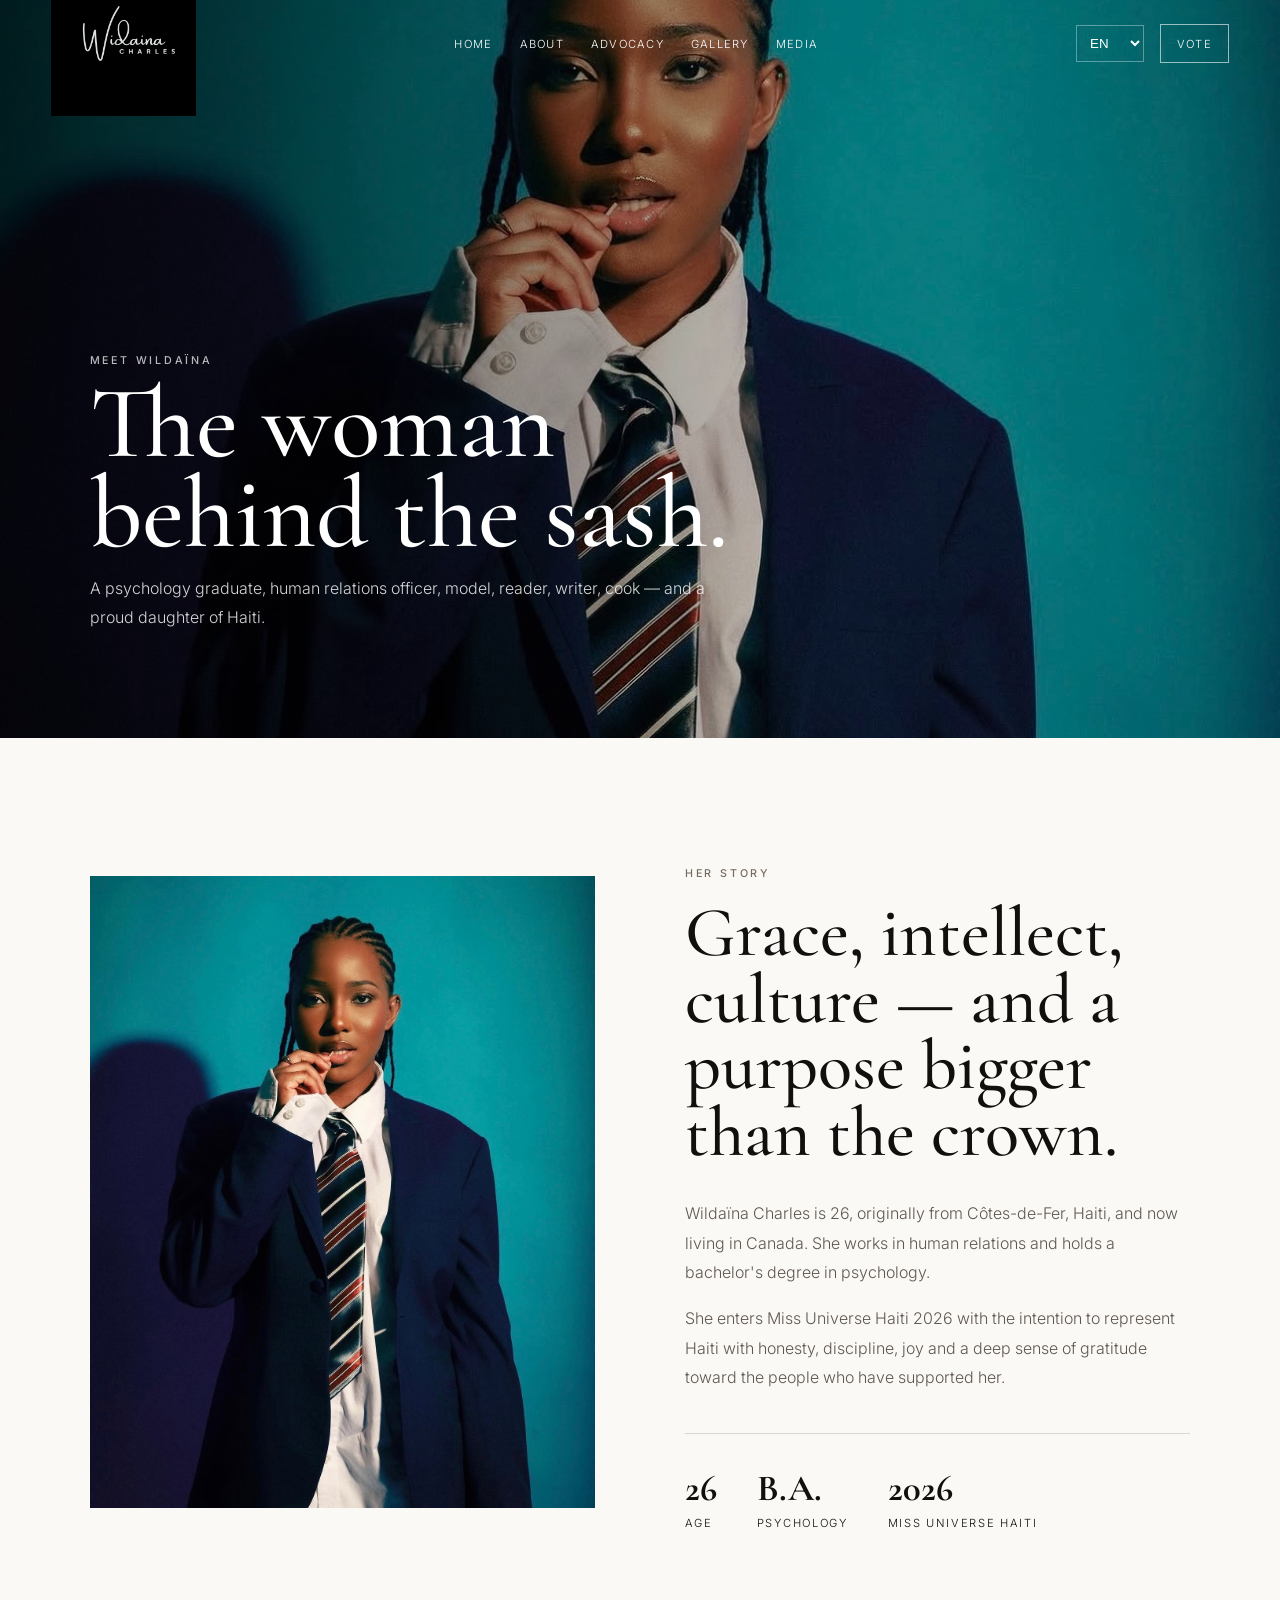
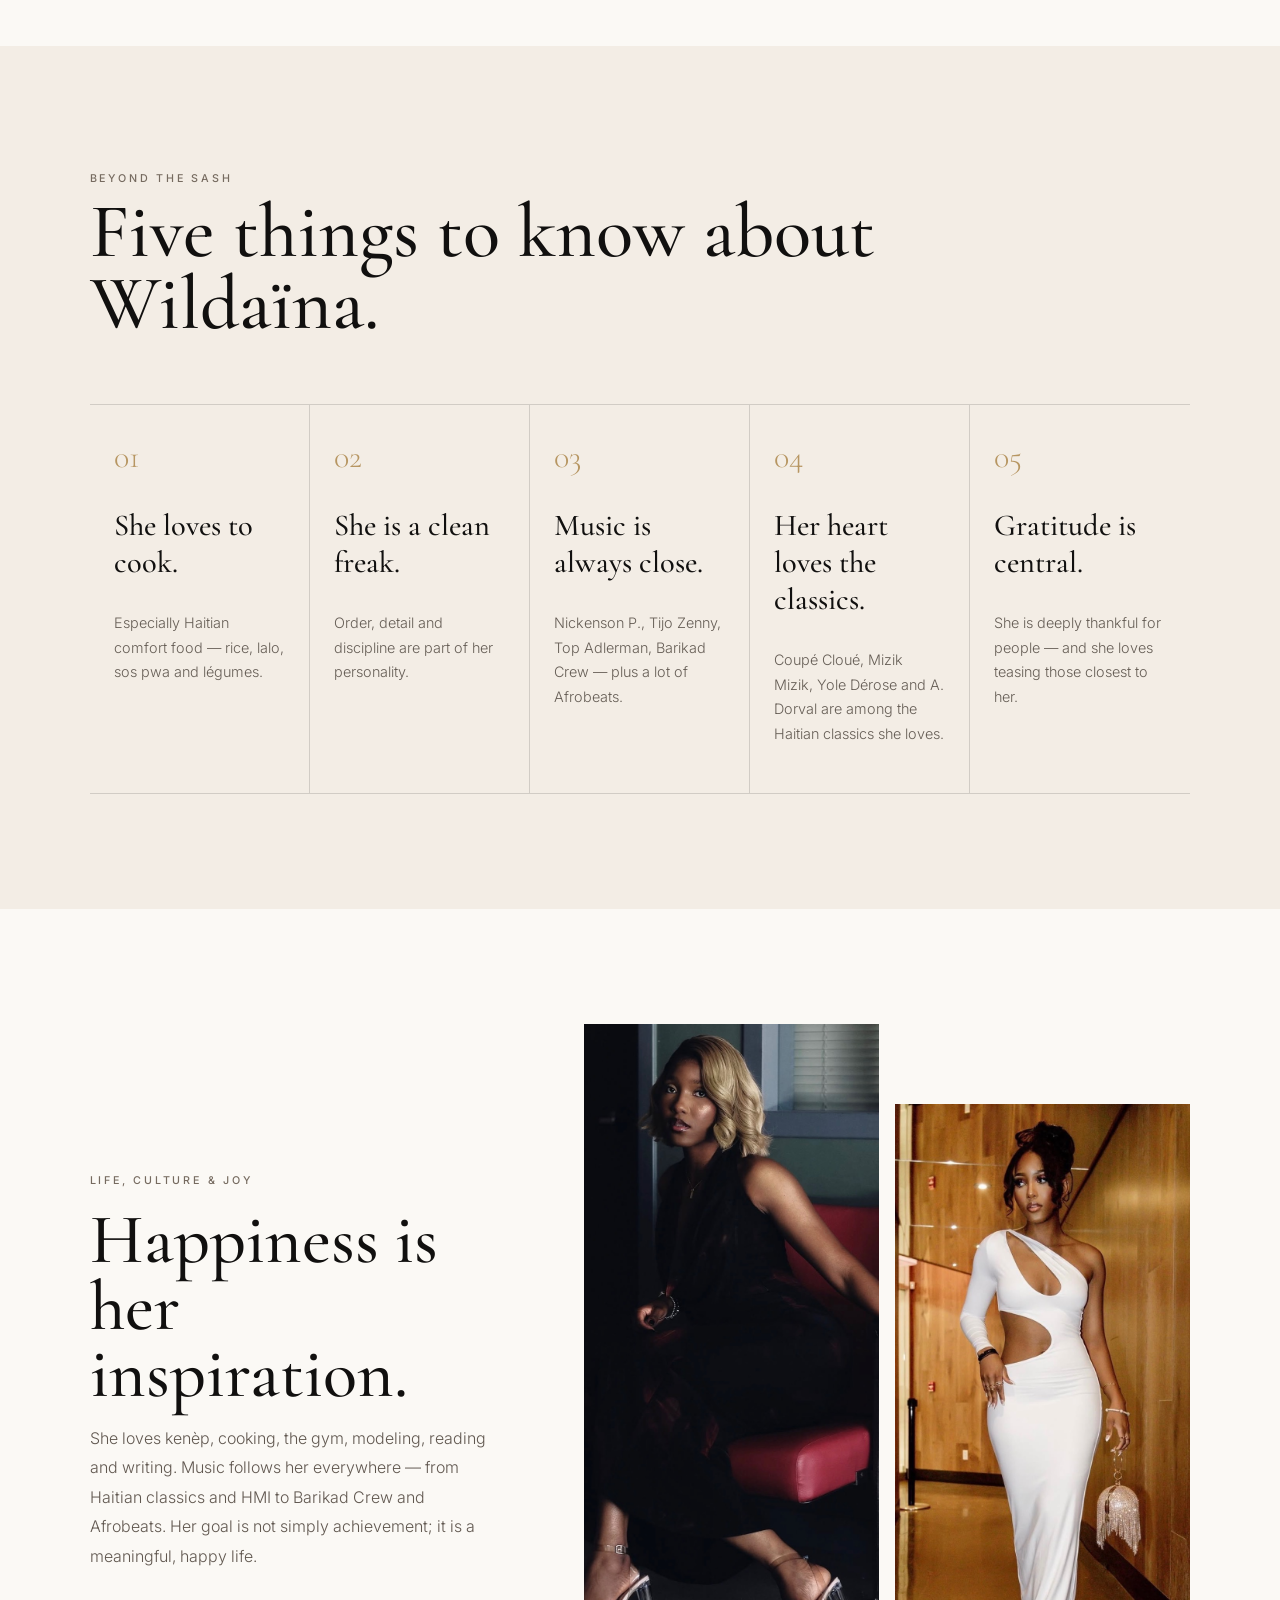
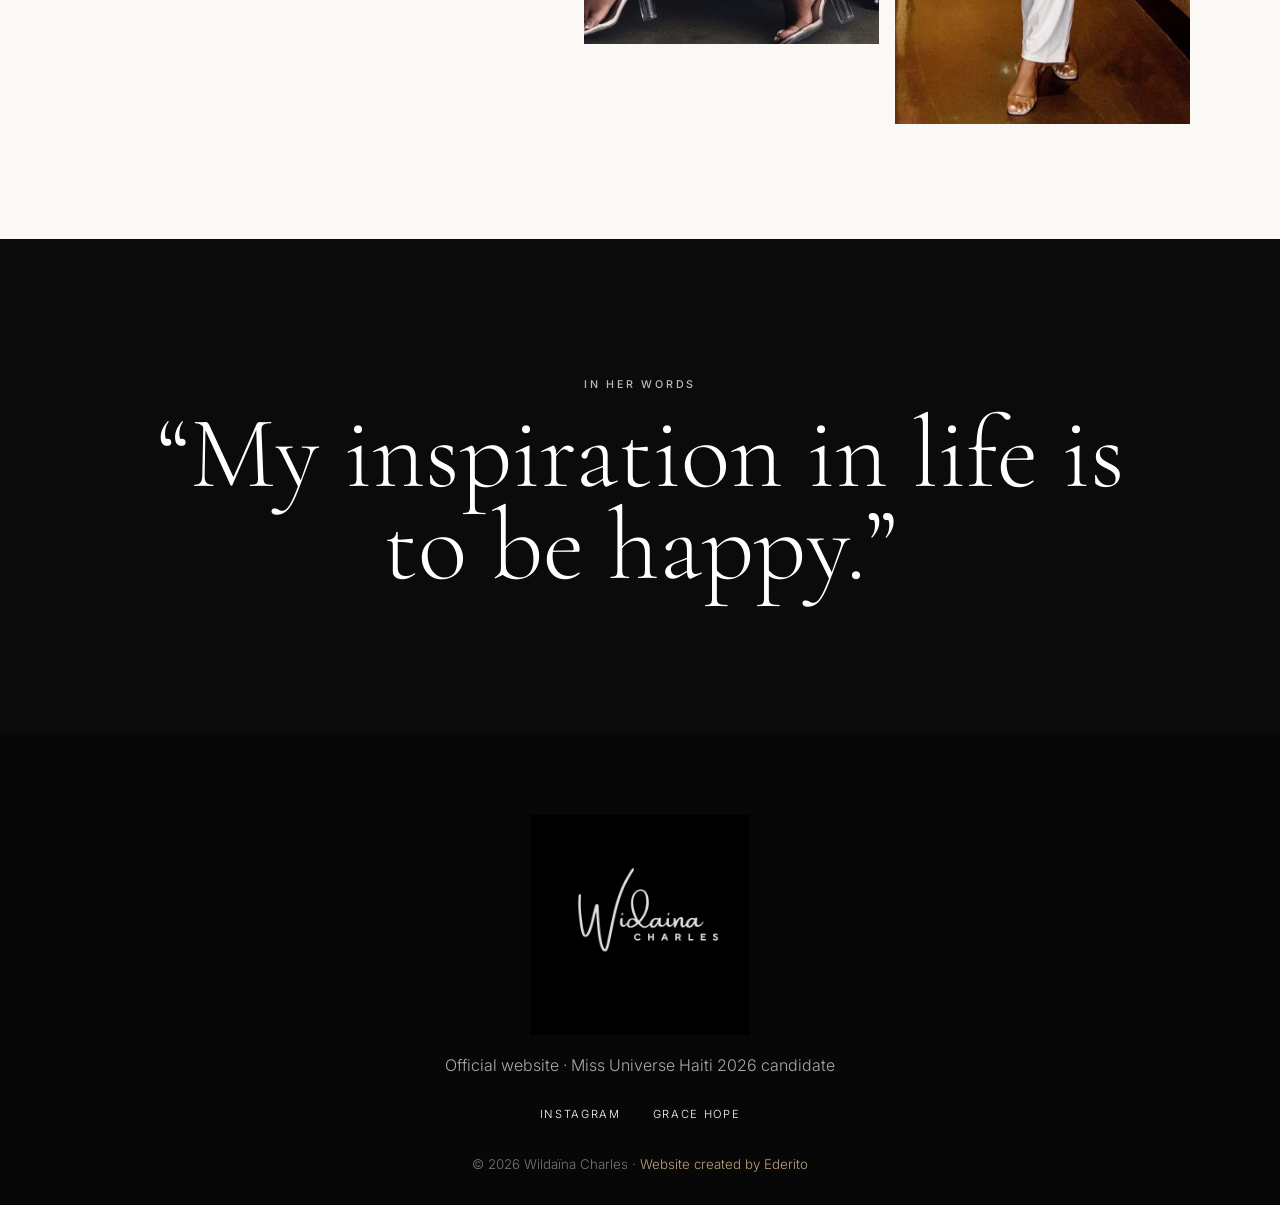
==== about.html @ b49ff064 "Deploy Wildaina Charles premium website" ====
<!doctype html>
<html lang="en">
<head>
  <meta charset="utf-8"><meta name="viewport" content="width=device-width,initial-scale=1">
  <meta name="description" content="Meet Wildaïna Charles — her story, personality, education, work, culture and favorite things.">
  <title>About Wildaïna Charles</title>
  <link rel="icon" type="image/png" href="assets/logo.png">
  <link rel="preconnect" href="https://fonts.googleapis.com"><link rel="preconnect" href="https://fonts.gstatic.com" crossorigin>
  <link href="https://fonts.googleapis.com/css2?family=Cormorant+Garamond:wght@400;500;600;700&family=Inter:wght@300;400;500;600&display=swap" rel="stylesheet"><link rel="stylesheet" href="styles.css">
</head>
<body>
  <header class="nav" id="nav"><a href="index.html" class="brand"><img src="assets/logo.png" alt="Wildaïna Charles"></a><button class="menu-toggle" aria-label="Open menu" aria-expanded="false"><span></span><span></span></button><nav class="nav-links"><a href="index.html" data-i18n="nav_home">Home</a><a href="about.html" data-i18n="nav_about">About</a><a href="advocacy.html" data-i18n="nav_advocacy">Advocacy</a><a href="gallery.html" data-i18n="nav_gallery">Gallery</a><a href="media.html" data-i18n="nav_media">Media</a></nav><div class="nav-actions"><select id="language" aria-label="Language"><option value="en">EN</option><option value="fr">FR</option><option value="ht">KRE</option></select><a class="vote-small" href="vote.html" data-i18n="nav_vote">Vote</a></div></header>
  <main>
    <section class="page-hero about-hero"><div class="page-hero-bg"></div><div class="page-hero-overlay"></div><div class="page-hero-copy reveal"><p class="eyebrow" data-i18n="about_tag">MEET WILDAÏNA</p><h1 data-i18n="about_title">The woman behind the sash.</h1><p data-i18n="about_intro">A psychology graduate, human relations officer, model, reader, writer, cook — and a proud daughter of Haiti.</p></div></section>

    <section class="story section-pad">
      <div class="story-image reveal"><img src="assets/IMG_6141.jpeg" alt="Wildaïna Charles portrait in tailored suit"></div>
      <div class="story-copy reveal"><p class="eyebrow dark" data-i18n="about_bio_tag">HER STORY</p><h2 data-i18n="about_bio_title">Grace, intellect, culture — and a purpose bigger than the crown.</h2><p data-i18n="about_bio_p1">Wildaïna Charles is 26, originally from Côtes-de-Fer, Haiti, and now living in Canada. She works in human relations and holds a bachelor's degree in psychology.</p><p data-i18n="about_bio_p2">She enters Miss Universe Haiti 2026 with the intention to represent Haiti with honesty, discipline, joy and a deep sense of gratitude toward the people who have supported her.</p><div class="stats"><div><strong>26</strong><span data-i18n="age">Age</span></div><div><strong>B.A.</strong><span data-i18n="degree">Psychology</span></div><div><strong>2026</strong><span>Miss Universe Haiti</span></div></div></div>
    </section>

    <section class="facts section-pad">
      <div class="section-head reveal"><p class="eyebrow dark" data-i18n="facts_tag">BEYOND THE SASH</p><h2 data-i18n="facts_title">Five things to know about Wildaïna.</h2></div>
      <div class="fact-grid">
        <article class="fact reveal"><span>01</span><h3 data-i18n="fact1_t">She loves to cook.</h3><p data-i18n="fact1_b">Especially Haitian comfort food — rice, lalo, sos pwa and légumes.</p></article>
        <article class="fact reveal"><span>02</span><h3 data-i18n="fact2_t">She is a clean freak.</h3><p data-i18n="fact2_b">Order, detail and discipline are part of her personality.</p></article>
        <article class="fact reveal"><span>03</span><h3 data-i18n="fact3_t">Music is always close.</h3><p data-i18n="fact3_b">Nickenson P., Tijo Zenny, Top Adlerman, Barikad Crew — plus a lot of Afrobeats.</p></article>
        <article class="fact reveal"><span>04</span><h3 data-i18n="fact4_t">Her heart loves the classics.</h3><p data-i18n="fact4_b">Coupé Cloué, Mizik Mizik, Yole Dérose and A. Dorval are among the Haitian classics she loves.</p></article>
        <article class="fact reveal"><span>05</span><h3 data-i18n="fact5_t">Gratitude is central.</h3><p data-i18n="fact5_b">She is deeply thankful for people — and she loves teasing those closest to her.</p></article>
      </div>
    </section>

    <section class="lifestyle section-pad">
      <div class="lifestyle-copy reveal"><p class="eyebrow dark" data-i18n="life_tag">LIFE, CULTURE & JOY</p><h2 data-i18n="life_title">Happiness is her inspiration.</h2><p data-i18n="life_body">She loves kenèp, cooking, the gym, modeling, reading and writing. Music follows her everywhere — from Haitian classics and HMI to Barikad Crew and Afrobeats. Her goal is not simply achievement; it is a meaningful, happy life.</p></div>
      <div class="lifestyle-images"><img class="reveal" src="assets/IMG_6137.jpeg" alt="Wildaïna seated portrait"><img class="reveal" src="assets/IMG_6139.jpeg" alt="Wildaïna in white dress"></div>
    </section>

    <section class="quote-banner"><p class="eyebrow" data-i18n="about_quote_tag">IN HER WORDS</p><blockquote data-i18n="about_quote">“My inspiration in life is to be happy.”</blockquote></section>
  </main>
  <footer class="site-footer"><img src="assets/logo.png" alt="Wildaïna Charles logo"><p data-i18n="footer_line">Official website · Miss Universe Haiti 2026 candidate</p><div class="footer-links"><a href="https://www.instagram.com/wildainaa/" target="_blank" rel="noreferrer">Instagram</a><a href="https://www.instagram.com/gracehope_ht?utm_source=ig_web_button_share_sheet&igsh=ZDNlZDc0MzIxNw==" target="_blank" rel="noreferrer">Grace Hope</a></div><small>© 2026 Wildaïna Charles · <a href="https://www.instagram.com/ederito_media?utm_source=ig_web_button_share_sheet&igsh=ZDNlZDc0MzIxNw==" target="_blank" rel="noreferrer">Website created by Ederito</a></small></footer>
  <script src="script.js"></script>
</body></html>
---- styles.css ----
:root{--ink:#11100f;--cream:#f3ede5;--paper:#fbf9f5;--gold:#b79662;--line:rgba(17,16,15,.15);--serif:'Cormorant Garamond',serif;--sans:'Inter',sans-serif}*{box-sizing:border-box}html{scroll-behavior:smooth}body{margin:0;background:var(--paper);color:var(--ink);font-family:var(--sans);font-weight:300}img{max-width:100%}a{color:inherit}.nav{position:fixed;z-index:50;top:0;left:0;right:0;height:88px;display:flex;align-items:center;justify-content:space-between;padding:0 4vw;color:#fff;transition:.35s;border-bottom:1px solid transparent}.nav.scrolled{background:rgba(8,8,8,.9);backdrop-filter:blur(18px);height:72px;border-color:rgba(255,255,255,.12)}.brand img{width:145px;display:block;filter:invert(1);mix-blend-mode:screen}.nav-links{display:flex;gap:1.7rem}.nav a{text-decoration:none;font-size:.7rem;letter-spacing:.11em;text-transform:uppercase}.nav-links a{position:relative}.nav-links a:after{content:'';position:absolute;height:1px;background:#fff;left:0;right:100%;bottom:-7px;transition:.3s}.nav-links a:hover:after{right:0}.nav-actions{display:flex;align-items:center;gap:1rem}.nav select{background:transparent;color:#fff;border:1px solid rgba(255,255,255,.35);padding:.55rem}.nav select option{color:#111}.vote-small{border:1px solid rgba(255,255,255,.6);padding:.72rem 1rem}.menu-toggle{display:none;background:none;border:0;width:36px;height:30px}.menu-toggle span{display:block;height:1px;background:#fff;margin:8px 0}.hero{height:100svh;min-height:720px;position:relative;overflow:hidden;color:#fff}.hero-media{position:absolute;inset:-6%;background:url('assets/IMG_6142.jpeg') center 23%/cover no-repeat;transform:scale(1.03)}.hero-shade{position:absolute;inset:0;background:linear-gradient(90deg,rgba(0,0,0,.76) 0%,rgba(0,0,0,.25) 55%,rgba(0,0,0,.08) 100%),linear-gradient(0deg,rgba(0,0,0,.35),transparent 42%)}.hero-copy{position:absolute;left:7vw;bottom:11vh;max-width:720px}.eyebrow{font-size:.67rem;font-weight:500;letter-spacing:.26em;text-transform:uppercase;color:rgba(255,255,255,.72)}.eyebrow.dark{color:#766b60}.hero h1,.page-hero h1,.gallery-intro h1,.vote-hero h1,.section-head h2,.story h2,.split-callout h2,.cinematic-copy h2,.lifestyle h2,.advocacy-detail h2,.campaign-copy h2,.education-statement blockquote,.media-card h2,.media-note h2,.vote-step-grid h2,.vote-closing h2,.home-vote h2{font-family:var(--serif);font-weight:500}.hero h1{font-size:clamp(5rem,10vw,10.5rem);line-height:.7;margin:.4rem 0 1.3rem;letter-spacing:-.045em}.hero h1 em{font-weight:400}.hero-kicker{text-transform:uppercase;letter-spacing:.16em;font-size:.78rem}.hero-intro{max-width:590px;font-size:1.08rem;line-height:1.8;color:rgba(255,255,255,.84)}.hero-ctas,.inline-actions{display:flex;gap:1rem;flex-wrap:wrap;align-items:center;margin-top:2rem}.btn{display:inline-block;text-decoration:none;padding:1rem 1.4rem;text-transform:uppercase;letter-spacing:.12em;font-size:.7rem;border:1px solid currentColor}.btn.primary{background:#fff;color:#111;border-color:#fff}.btn.ghost{color:#fff}.btn.dark{background:#111;color:#fff;border-color:#111}.text-link{text-transform:uppercase;font-size:.7rem;letter-spacing:.12em}.scroll-mark{position:absolute;right:3vw;bottom:5vh;font-size:.55rem;letter-spacing:.18em;display:flex;gap:.8rem;align-items:center;transform:rotate(90deg)}.scroll-mark i{width:60px;height:1px;background:#fff;display:block}.manifesto{padding:10vw 12vw;text-align:center;background:var(--cream)}.manifesto blockquote{font-family:var(--serif);font-size:clamp(2.5rem,5vw,5.6rem);line-height:1.02;margin:1.5rem auto 0;max-width:1200px}.manifesto-copy{max-width:760px;margin:2rem auto 0;line-height:1.8;color:#655b53}.section-pad{padding:9vw 7vw}.feature-grid{display:grid;grid-template-columns:repeat(3,1fr);gap:1rem;background:#0c0b0b}.feature-card{position:relative;display:block;color:#fff;text-decoration:none;min-height:650px;overflow:hidden}.feature-card:after{content:'';position:absolute;inset:0;background:linear-gradient(0deg,rgba(0,0,0,.78),rgba(0,0,0,.05) 70%)}.feature-card img{position:absolute;width:100%;height:100%;object-fit:cover;transition:transform .8s ease}.feature-card:hover img{transform:scale(1.04)}.feature-card>div{position:absolute;z-index:2;left:2rem;right:2rem;bottom:2.2rem}.feature-card h2{font-family:var(--serif);font-size:2.6rem;line-height:1;margin:.4rem 0 1rem}.feature-card span{font-size:.65rem;text-transform:uppercase;letter-spacing:.15em}.cinematic-panel{height:96vh;min-height:700px;position:relative;display:grid;place-items:center;text-align:center;color:#fff;overflow:hidden}.cinematic-bg{position:absolute;inset:-8%;background:url('assets/IMG_6136.jpeg') center 32%/cover fixed no-repeat}.cinematic-overlay{position:absolute;inset:0;background:rgba(0,0,0,.52)}.cinematic-copy{position:relative;max-width:930px;padding:2rem}.cinematic-copy h2{font-size:clamp(4rem,8vw,8.5rem);line-height:.88;margin:1rem 0}.cinematic-copy p:last-child{max-width:620px;margin:auto;line-height:1.8;color:rgba(255,255,255,.8)}.split-callout{display:grid;grid-template-columns:1fr 1fr;gap:7vw;align-items:center}.split-callout h2{font-size:clamp(3.2rem,5.5vw,6rem);line-height:.94;margin:1rem 0 2rem}.split-callout p{line-height:1.8;color:#635b54}.split-callout>img{width:100%;aspect-ratio:4/5;object-fit:cover}.home-vote{min-height:72vh;position:relative;display:grid;place-items:center;text-align:center;color:#fff;background:linear-gradient(rgba(0,0,0,.6),rgba(0,0,0,.6)),url('assets/IMG_6142.jpeg') center 22%/cover no-repeat}.home-vote-copy{max-width:820px;padding:4rem 2rem}.home-vote h2{font-size:clamp(4rem,8vw,8rem);line-height:.9;margin:1rem}.home-vote p{line-height:1.8}.site-footer{padding:5rem 7vw 2rem;background:#070707;color:#fff;text-align:center}.site-footer>img{width:220px;filter:invert(1)}.site-footer p{color:#aaa}.footer-links{display:flex;justify-content:center;gap:2rem;margin:2rem}.site-footer a{color:#fff;text-decoration:none}.footer-links a{text-transform:uppercase;font-size:.7rem;letter-spacing:.15em}.site-footer small{color:#777}.site-footer small a{color:#bda37f}.page-hero{height:82vh;min-height:640px;position:relative;color:#fff;overflow:hidden}.page-hero-bg{position:absolute;inset:0;background-size:cover;background-position:center}.about-hero .page-hero-bg{background-image:url('assets/IMG_6141.jpeg');background-position:center 28%}.advocacy-hero .page-hero-bg{background-image:url('assets/IMG_6140.jpeg');background-position:center 32%}.media-hero .page-hero-bg{background-image:url('assets/IMG_6135.jpeg');background-position:center 25%}.page-hero-overlay{position:absolute;inset:0;background:linear-gradient(90deg,rgba(0,0,0,.74),rgba(0,0,0,.22) 65%)}.page-hero-copy{position:absolute;left:7vw;bottom:10vh;max-width:760px}.page-hero h1{font-size:clamp(4rem,8vw,8rem);line-height:.88;margin:.6rem 0 1rem}.page-hero-copy p:last-child{max-width:650px;line-height:1.8;color:rgba(255,255,255,.83)}.story{display:grid;grid-template-columns:1fr 1fr;gap:7vw;align-items:center}.story-image img{width:100%;display:block;aspect-ratio:4/5;object-fit:cover}.story h2{font-size:clamp(3rem,5.5vw,5.8rem);line-height:.95;margin:1rem 0 2rem}.story p{line-height:1.85;color:#5f5750}.stats{display:flex;gap:2.5rem;margin-top:2.5rem;padding-top:2rem;border-top:1px solid var(--line)}.stats strong{font-family:var(--serif);font-size:2.3rem;display:block}.stats span{font-size:.7rem;text-transform:uppercase;letter-spacing:.15em}.facts{background:var(--cream)}.section-head{max-width:900px;margin-bottom:4rem}.section-head h2{font-size:clamp(3rem,6vw,6.2rem);line-height:.94;margin:.7rem 0}.fact-grid{display:grid;grid-template-columns:repeat(5,1fr);border-top:1px solid var(--line);border-bottom:1px solid var(--line)}.fact{padding:2rem 1.5rem;border-right:1px solid var(--line);min-height:330px}.fact:last-child{border-right:0}.fact span,.vote-step-grid span{font-family:var(--serif);font-size:2rem;color:var(--gold)}.fact h3{font-family:var(--serif);font-size:1.9rem;font-weight:500}.fact p{font-size:.9rem;line-height:1.7;color:#665e56}.lifestyle{display:grid;grid-template-columns:.8fr 1.2fr;gap:7vw;align-items:center}.lifestyle h2{font-size:clamp(3rem,5.5vw,6rem);line-height:.95;margin:1rem 0}.lifestyle p{line-height:1.85;color:#615850}.lifestyle-images{display:grid;grid-template-columns:1fr 1fr;gap:1rem}.lifestyle-images img{width:100%;height:620px;object-fit:cover}.lifestyle-images img:nth-child(2){margin-top:80px}.quote-banner{padding:10vw 8vw;text-align:center;background:#0c0b0b;color:#fff}.quote-banner blockquote{font-family:var(--serif);font-size:clamp(3.5rem,8vw,8rem);line-height:.9;margin:1rem auto;max-width:1100px}.advocacy-detail{display:grid;grid-template-columns:1fr 1fr;gap:7vw;align-items:center}.advocacy-detail h2{font-size:clamp(3rem,5vw,5.5rem);line-height:.96;margin:1rem 0 2rem}.advocacy-detail p{line-height:1.85;color:#5f5750}.advocacy-detail img{width:100%;aspect-ratio:4/5;object-fit:cover}.campaign-block{min-height:82vh;display:grid;grid-template-columns:1.2fr .8fr;background:#0d0c0b;color:#fff}.campaign-image{background:url('assets/IMG_6139.jpeg') center/cover no-repeat;min-height:650px}.campaign-copy{padding:8vw 7vw;align-self:center}.campaign-copy h2{font-size:clamp(3.6rem,6vw,6.5rem);line-height:.92;margin:1rem 0 2rem}.campaign-copy p{line-height:1.8;color:#bbb}.education-statement{text-align:center;background:var(--cream)}.education-statement blockquote{font-size:clamp(3rem,6vw,6.5rem);line-height:.95;max-width:1150px;margin:1rem auto}.education-statement>p:last-child{max-width:760px;margin:2rem auto;line-height:1.8;color:#665e56}.advocacy-vote{background:linear-gradient(rgba(0,0,0,.58),rgba(0,0,0,.58)),url('assets/IMG_6134.jpeg') center 25%/cover no-repeat}.dark-page{background:#0a0909;color:#fff}.gallery-intro{padding:180px 7vw 70px;background:#0a0909}.gallery-intro h1{font-size:clamp(4rem,9vw,9rem);line-height:.85;margin:.7rem 0}.gallery-intro p:last-child{color:#aaa;max-width:620px;line-height:1.8}.gallery-page-grid{padding:0 2vw 8vw;columns:3 320px;column-gap:1rem}.gallery-page-grid figure{margin:0 0 1rem;break-inside:avoid;position:relative}.gallery-page-grid img{width:100%;display:block}.gallery-page-grid figcaption{padding:.7rem 0 1rem;color:#9d948b;font-size:.68rem;text-transform:uppercase;letter-spacing:.13em}.media-grid{display:grid;grid-template-columns:repeat(3,1fr);gap:1.5rem}.media-cover{height:520px;background-size:cover;background-position:center;display:grid;place-items:center;text-decoration:none;position:relative}.media-cover:after{content:'';position:absolute;inset:0;background:rgba(0,0,0,.2)}.media-cover span{position:relative;z-index:2;width:78px;height:78px;border:1px solid rgba(255,255,255,.8);border-radius:50%;display:grid;place-items:center;color:#fff}.media-one{background-image:url('assets/IMG_6141.jpeg')}.media-two{background-image:url('assets/IMG_6139.jpeg')}.media-three{background-image:url('assets/IMG_6134.jpeg')}.media-card h2{font-size:2.2rem;line-height:1;margin:.4rem 0}.media-card>p:last-child{color:#7e746c}.media-note{background:var(--cream);text-align:center}.media-note h2{font-size:clamp(3rem,6vw,6rem);line-height:.95;max-width:1000px;margin:1rem auto}.vote-hero{height:100svh;min-height:700px;position:relative;color:#fff;display:grid;place-items:center;text-align:center}.vote-hero-bg{position:absolute;inset:0;background:url('assets/IMG_6142.jpeg') center 20%/cover}.vote-hero-overlay{position:absolute;inset:0;background:rgba(0,0,0,.58)}.vote-hero-copy{position:relative;max-width:980px;padding:2rem}.vote-hero h1{font-size:clamp(4.5rem,9vw,9rem);line-height:.86;margin:1rem 0}.vote-hero p{line-height:1.8}.vote-step-grid{display:grid;grid-template-columns:repeat(3,1fr);border-top:1px solid var(--line);border-bottom:1px solid var(--line)}.vote-step-grid article{padding:3rem 2rem;border-right:1px solid var(--line)}.vote-step-grid article:last-child{border-right:0}.vote-step-grid h2{font-size:2.4rem;line-height:1}.vote-step-grid p{line-height:1.7;color:#665e56}.vote-closing{min-height:70vh;background:linear-gradient(rgba(0,0,0,.65),rgba(0,0,0,.65)),url('assets/IMG_6132.jpeg') center/cover no-repeat;color:#fff;display:grid;place-items:center;text-align:center;padding:7vw}.vote-closing>div{max-width:850px}.vote-closing h2{font-size:clamp(4rem,8vw,8rem);line-height:.9;margin:1rem}.vote-closing p{max-width:650px;margin:1.5rem auto 2rem;line-height:1.8}.reveal{opacity:0;transform:translateY(28px);transition:opacity .8s ease,transform .8s ease}.reveal.visible{opacity:1;transform:none}@media(max-width:1000px){.nav-links{position:fixed;inset:0;background:#0a0909;display:flex;flex-direction:column;justify-content:center;align-items:center;gap:2rem;transform:translateY(-105%);transition:.4s;z-index:-1}.nav-links.open{transform:none}.nav-links a{font-family:var(--serif);font-size:2.6rem;text-transform:none;letter-spacing:0}.menu-toggle{display:block;position:absolute;right:1rem}.nav-actions{margin-right:50px}.vote-small{display:none}.nav{padding:0 1rem}.feature-grid{grid-template-columns:1fr}.feature-card{min-height:72vh}.split-callout,.story,.advocacy-detail,.lifestyle{grid-template-columns:1fr}.split-callout-copy,.story-copy,.adv-copy{order:2}.split-callout>img,.story-image,.adv-image{order:1}.fact-grid{grid-template-columns:1fr}.fact{min-height:0;border-right:0;border-bottom:1px solid var(--line)}.campaign-block{grid-template-columns:1fr}.media-grid,.vote-step-grid{grid-template-columns:1fr}.vote-step-grid article{border-right:0;border-bottom:1px solid var(--line)}.lifestyle-images img{height:520px}.cinematic-bg{background-attachment:scroll}.section-pad{padding:18vw 1.3rem}.manifesto{padding:22vw 1.3rem}.hero-copy,.page-hero-copy{left:1.3rem;right:1.3rem}.gallery-intro{padding:150px 1.3rem 60px}.gallery-page-grid{columns:2 150px}.media-cover{height:460px}}@media(max-width:600px){.brand img{width:120px}.nav-actions select{padding:.45rem}.hero h1{font-size:clamp(4.3rem,22vw,6.5rem)}.page-hero h1{font-size:clamp(3.6rem,16vw,5.5rem)}.hero-intro{font-size:.96rem}.feature-card{min-height:600px}.stats{gap:1rem;justify-content:space-between}.lifestyle-images{grid-template-columns:1fr}.lifestyle-images img{height:540px}.lifestyle-images img:nth-child(2){margin-top:0}.gallery-page-grid{columns:1}.media-cover{height:430px}.vote-step-grid article{padding:2rem 1rem}}
.video-embed{aspect-ratio:9/16;background:#0c0b0b}.video-embed iframe{width:100%;height:100%;border:0}
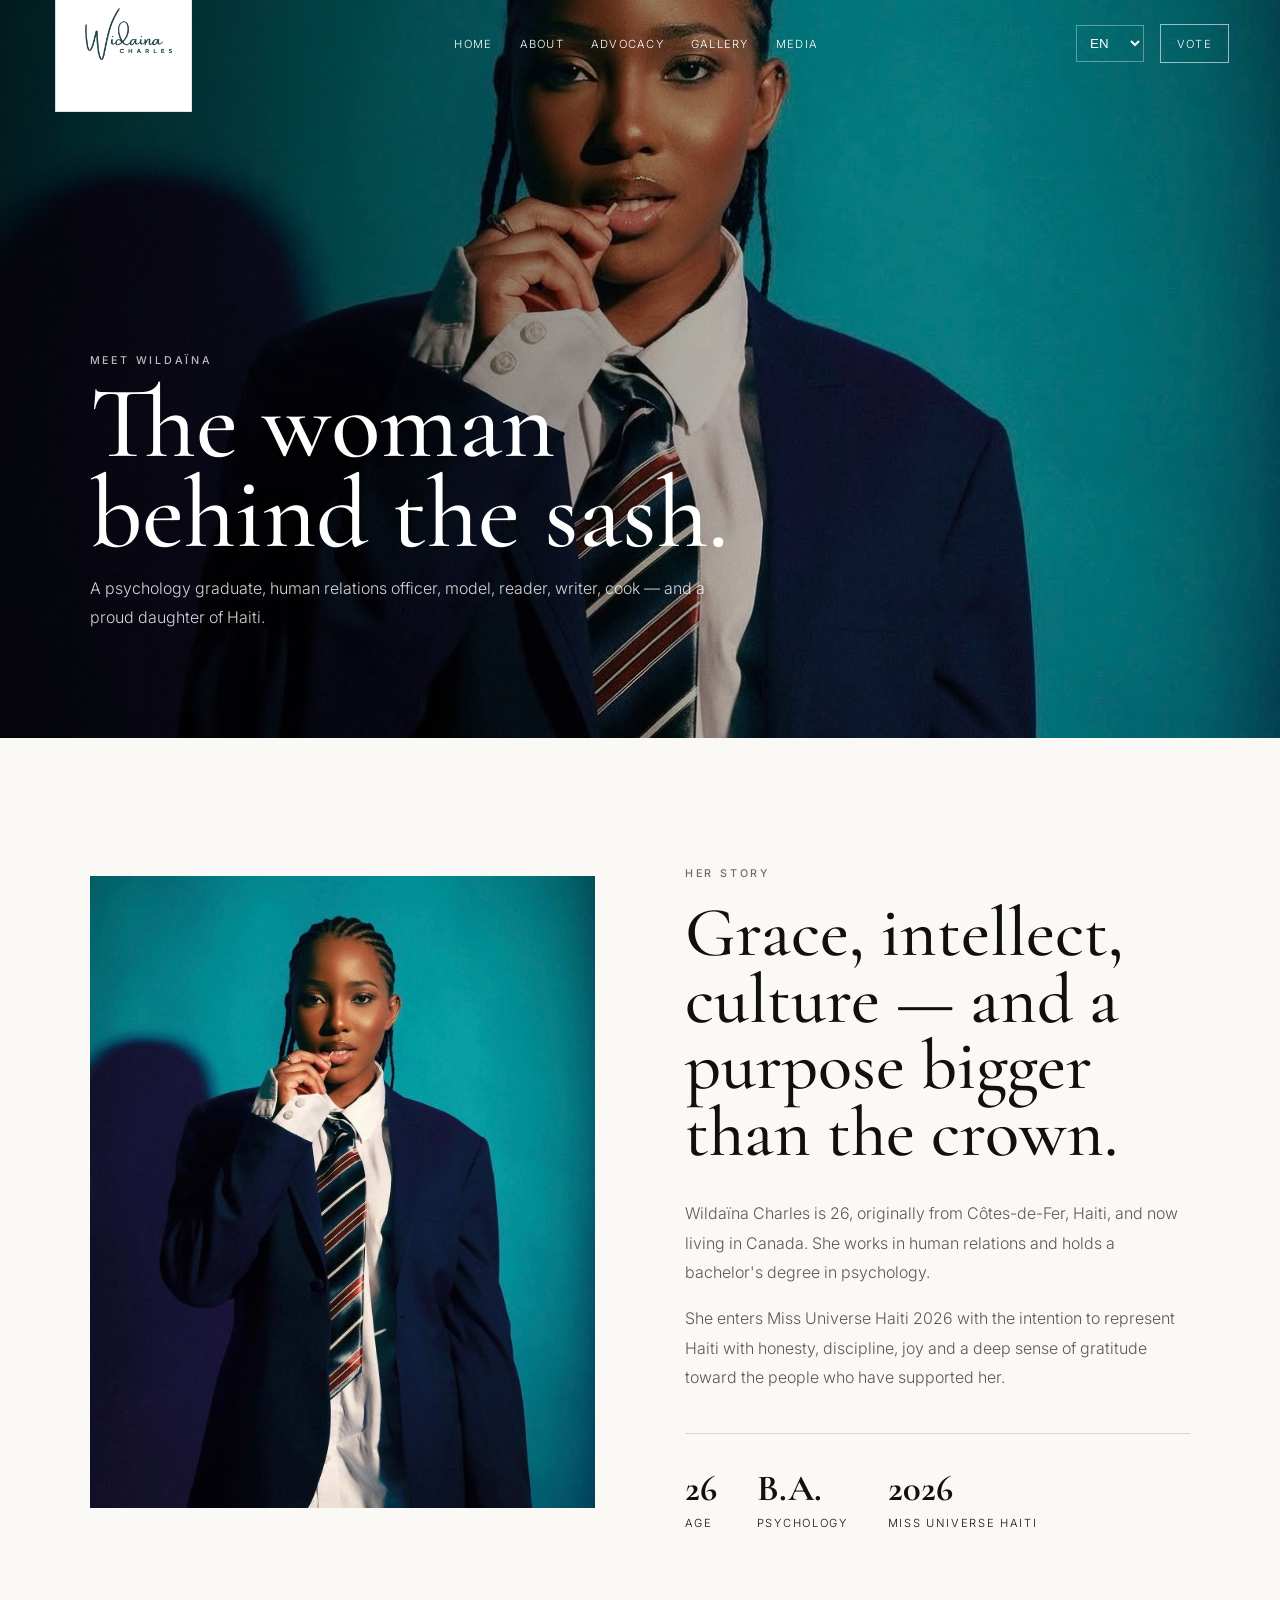
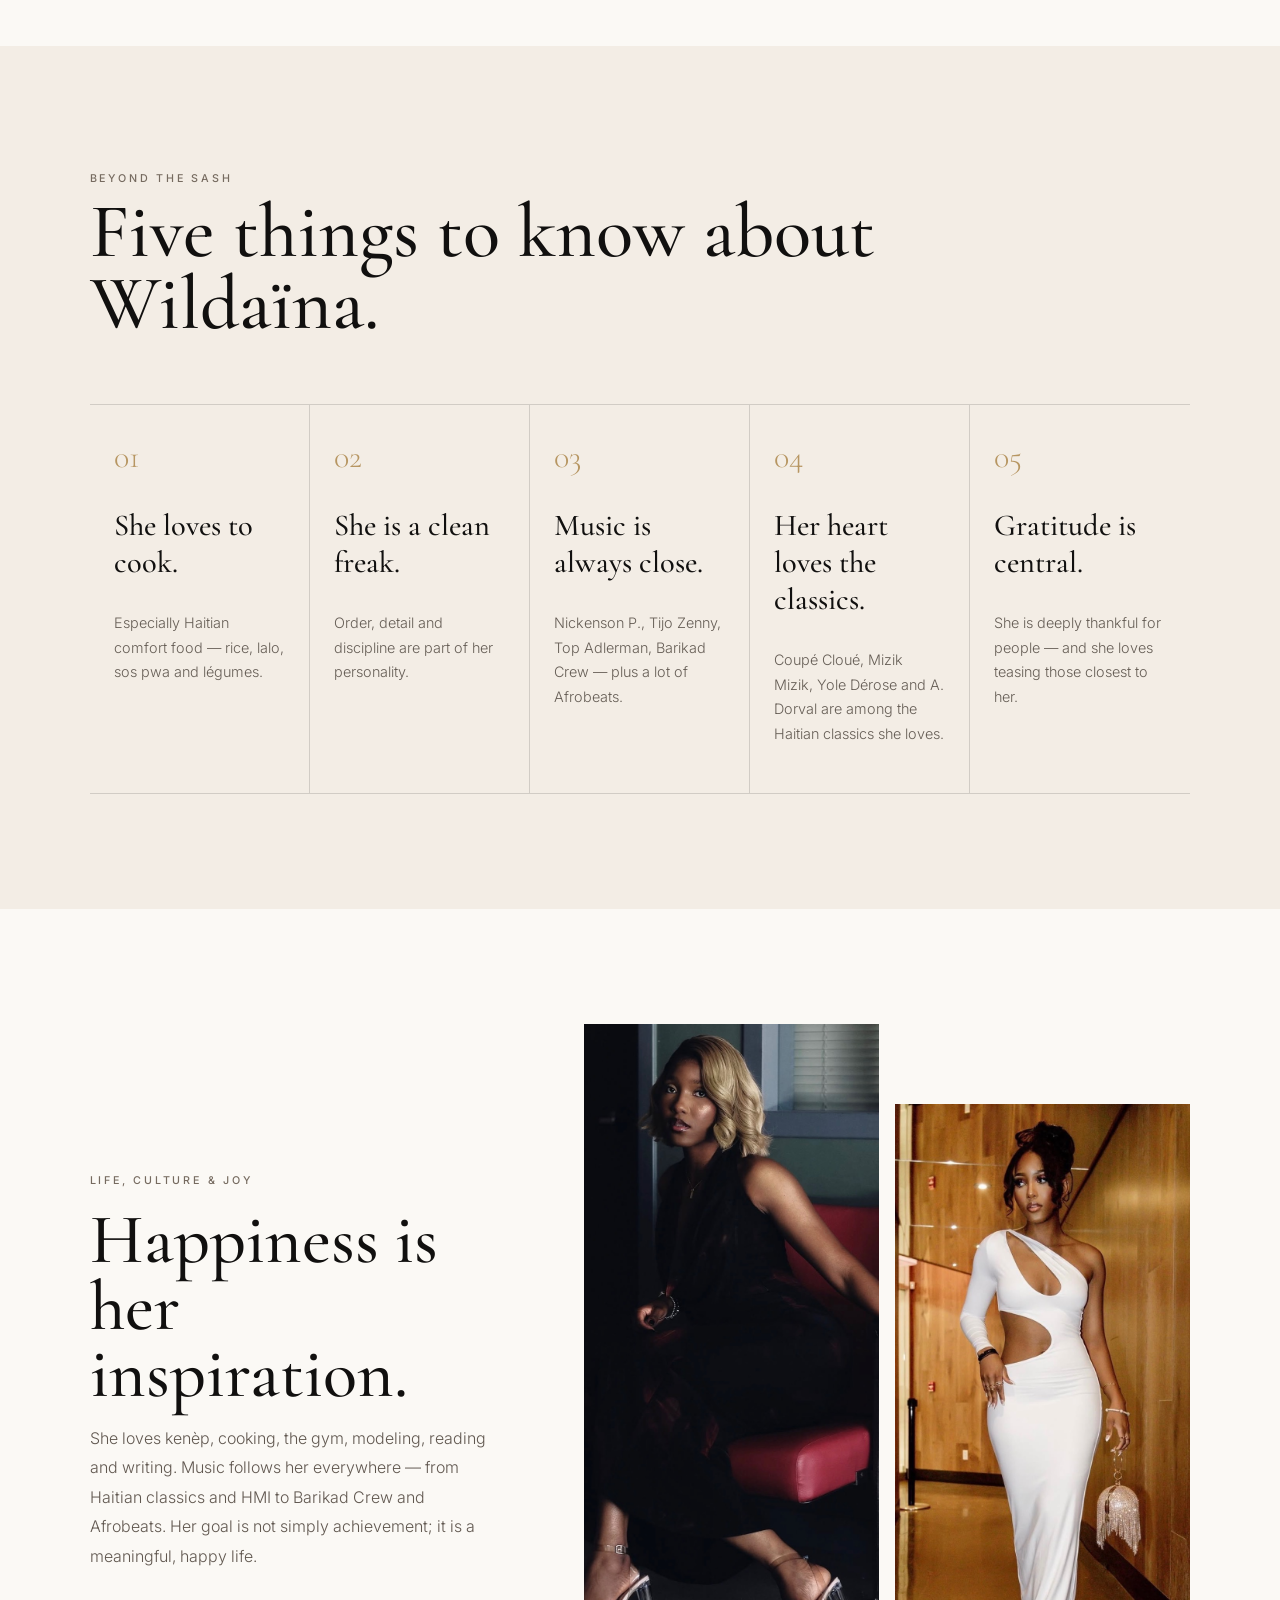
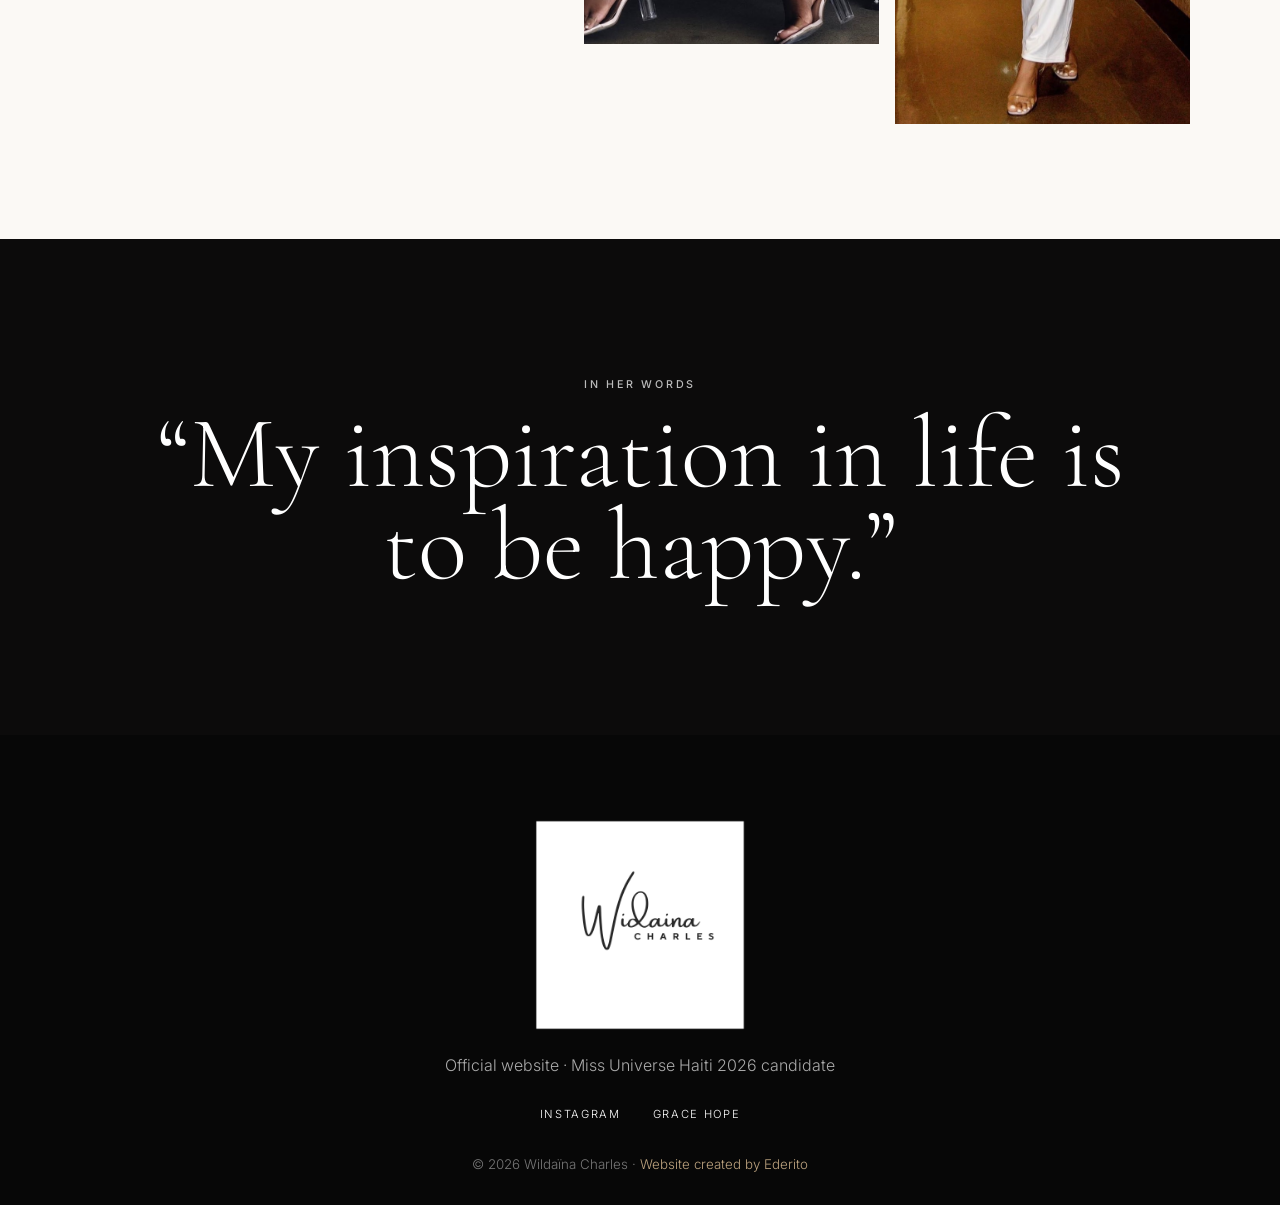
==== commit 4975f634: "Add transparent white and black logo variants" ====
--- a/about.html
+++ b/about.html
@@ -4,12 +4,12 @@
   <meta charset="utf-8"><meta name="viewport" content="width=device-width,initial-scale=1">
   <meta name="description" content="Meet Wildaïna Charles — her story, personality, education, work, culture and favorite things.">
   <title>About Wildaïna Charles</title>
-  <link rel="icon" type="image/png" href="assets/logo.png">
+  <link rel="icon" type="image/png" href="assets/logo-black.png">
   <link rel="preconnect" href="https://fonts.googleapis.com"><link rel="preconnect" href="https://fonts.gstatic.com" crossorigin>
   <link href="https://fonts.googleapis.com/css2?family=Cormorant+Garamond:wght@400;500;600;700&family=Inter:wght@300;400;500;600&display=swap" rel="stylesheet"><link rel="stylesheet" href="styles.css">
 </head>
 <body>
-  <header class="nav" id="nav"><a href="index.html" class="brand"><img src="assets/logo.png" alt="Wildaïna Charles"></a><button class="menu-toggle" aria-label="Open menu" aria-expanded="false"><span></span><span></span></button><nav class="nav-links"><a href="index.html" data-i18n="nav_home">Home</a><a href="about.html" data-i18n="nav_about">About</a><a href="advocacy.html" data-i18n="nav_advocacy">Advocacy</a><a href="gallery.html" data-i18n="nav_gallery">Gallery</a><a href="media.html" data-i18n="nav_media">Media</a></nav><div class="nav-actions"><select id="language" aria-label="Language"><option value="en">EN</option><option value="fr">FR</option><option value="ht">KRE</option></select><a class="vote-small" href="vote.html" data-i18n="nav_vote">Vote</a></div></header>
+  <header class="nav" id="nav"><a href="index.html" class="brand"><img src="assets/logo-white.png" alt="Wildaïna Charles"></a><button class="menu-toggle" aria-label="Open menu" aria-expanded="false"><span></span><span></span></button><nav class="nav-links"><a href="index.html" data-i18n="nav_home">Home</a><a href="about.html" data-i18n="nav_about">About</a><a href="advocacy.html" data-i18n="nav_advocacy">Advocacy</a><a href="gallery.html" data-i18n="nav_gallery">Gallery</a><a href="media.html" data-i18n="nav_media">Media</a></nav><div class="nav-actions"><select id="language" aria-label="Language"><option value="en">EN</option><option value="fr">FR</option><option value="ht">KRE</option></select><a class="vote-small" href="vote.html" data-i18n="nav_vote">Vote</a></div></header>
   <main>
     <section class="page-hero about-hero"><div class="page-hero-bg"></div><div class="page-hero-overlay"></div><div class="page-hero-copy reveal"><p class="eyebrow" data-i18n="about_tag">MEET WILDAÏNA</p><h1 data-i18n="about_title">The woman behind the sash.</h1><p data-i18n="about_intro">A psychology graduate, human relations officer, model, reader, writer, cook — and a proud daughter of Haiti.</p></div></section>
 
@@ -36,6 +36,6 @@
 
     <section class="quote-banner"><p class="eyebrow" data-i18n="about_quote_tag">IN HER WORDS</p><blockquote data-i18n="about_quote">“My inspiration in life is to be happy.”</blockquote></section>
   </main>
-  <footer class="site-footer"><img src="assets/logo.png" alt="Wildaïna Charles logo"><p data-i18n="footer_line">Official website · Miss Universe Haiti 2026 candidate</p><div class="footer-links"><a href="https://www.instagram.com/wildainaa/" target="_blank" rel="noreferrer">Instagram</a><a href="https://www.instagram.com/gracehope_ht?utm_source=ig_web_button_share_sheet&igsh=ZDNlZDc0MzIxNw==" target="_blank" rel="noreferrer">Grace Hope</a></div><small>© 2026 Wildaïna Charles · <a href="https://www.instagram.com/ederito_media?utm_source=ig_web_button_share_sheet&igsh=ZDNlZDc0MzIxNw==" target="_blank" rel="noreferrer">Website created by Ederito</a></small></footer>
+  <footer class="site-footer"><img src="assets/logo-white.png" alt="Wildaïna Charles logo"><p data-i18n="footer_line">Official website · Miss Universe Haiti 2026 candidate</p><div class="footer-links"><a href="https://www.instagram.com/wildainaa/" target="_blank" rel="noreferrer">Instagram</a><a href="https://www.instagram.com/gracehope_ht?utm_source=ig_web_button_share_sheet&igsh=ZDNlZDc0MzIxNw==" target="_blank" rel="noreferrer">Grace Hope</a></div><small>© 2026 Wildaïna Charles · <a href="https://www.instagram.com/ederito_media?utm_source=ig_web_button_share_sheet&igsh=ZDNlZDc0MzIxNw==" target="_blank" rel="noreferrer">Website created by Ederito</a></small></footer>
   <script src="script.js"></script>
 </body></html>
--- a/styles.css
+++ b/styles.css
@@ -1,2 +1,51 @@
-:root{--ink:#11100f;--cream:#f3ede5;--paper:#fbf9f5;--gold:#b79662;--line:rgba(17,16,15,.15);--serif:'Cormorant Garamond',serif;--sans:'Inter',sans-serif}*{box-sizing:border-box}html{scroll-behavior:smooth}body{margin:0;background:var(--paper);color:var(--ink);font-family:var(--sans);font-weight:300}img{max-width:100%}a{color:inherit}.nav{position:fixed;z-index:50;top:0;left:0;right:0;height:88px;display:flex;align-items:center;justify-content:space-between;padding:0 4vw;color:#fff;transition:.35s;border-bottom:1px solid transparent}.nav.scrolled{background:rgba(8,8,8,.9);backdrop-filter:blur(18px);height:72px;border-color:rgba(255,255,255,.12)}.brand img{width:145px;display:block;filter:invert(1);mix-blend-mode:screen}.nav-links{display:flex;gap:1.7rem}.nav a{text-decoration:none;font-size:.7rem;letter-spacing:.11em;text-transform:uppercase}.nav-links a{position:relative}.nav-links a:after{content:'';position:absolute;height:1px;background:#fff;left:0;right:100%;bottom:-7px;transition:.3s}.nav-links a:hover:after{right:0}.nav-actions{display:flex;align-items:center;gap:1rem}.nav select{background:transparent;color:#fff;border:1px solid rgba(255,255,255,.35);padding:.55rem}.nav select option{color:#111}.vote-small{border:1px solid rgba(255,255,255,.6);padding:.72rem 1rem}.menu-toggle{display:none;background:none;border:0;width:36px;height:30px}.menu-toggle span{display:block;height:1px;background:#fff;margin:8px 0}.hero{height:100svh;min-height:720px;position:relative;overflow:hidden;color:#fff}.hero-media{position:absolute;inset:-6%;background:url('assets/IMG_6142.jpeg') center 23%/cover no-repeat;transform:scale(1.03)}.hero-shade{position:absolute;inset:0;background:linear-gradient(90deg,rgba(0,0,0,.76) 0%,rgba(0,0,0,.25) 55%,rgba(0,0,0,.08) 100%),linear-gradient(0deg,rgba(0,0,0,.35),transparent 42%)}.hero-copy{position:absolute;left:7vw;bottom:11vh;max-width:720px}.eyebrow{font-size:.67rem;font-weight:500;letter-spacing:.26em;text-transform:uppercase;color:rgba(255,255,255,.72)}.eyebrow.dark{color:#766b60}.hero h1,.page-hero h1,.gallery-intro h1,.vote-hero h1,.section-head h2,.story h2,.split-callout h2,.cinematic-copy h2,.lifestyle h2,.advocacy-detail h2,.campaign-copy h2,.education-statement blockquote,.media-card h2,.media-note h2,.vote-step-grid h2,.vote-closing h2,.home-vote h2{font-family:var(--serif);font-weight:500}.hero h1{font-size:clamp(5rem,10vw,10.5rem);line-height:.7;margin:.4rem 0 1.3rem;letter-spacing:-.045em}.hero h1 em{font-weight:400}.hero-kicker{text-transform:uppercase;letter-spacing:.16em;font-size:.78rem}.hero-intro{max-width:590px;font-size:1.08rem;line-height:1.8;color:rgba(255,255,255,.84)}.hero-ctas,.inline-actions{display:flex;gap:1rem;flex-wrap:wrap;align-items:center;margin-top:2rem}.btn{display:inline-block;text-decoration:none;padding:1rem 1.4rem;text-transform:uppercase;letter-spacing:.12em;font-size:.7rem;border:1px solid currentColor}.btn.primary{background:#fff;color:#111;border-color:#fff}.btn.ghost{color:#fff}.btn.dark{background:#111;color:#fff;border-color:#111}.text-link{text-transform:uppercase;font-size:.7rem;letter-spacing:.12em}.scroll-mark{position:absolute;right:3vw;bottom:5vh;font-size:.55rem;letter-spacing:.18em;display:flex;gap:.8rem;align-items:center;transform:rotate(90deg)}.scroll-mark i{width:60px;height:1px;background:#fff;display:block}.manifesto{padding:10vw 12vw;text-align:center;background:var(--cream)}.manifesto blockquote{font-family:var(--serif);font-size:clamp(2.5rem,5vw,5.6rem);line-height:1.02;margin:1.5rem auto 0;max-width:1200px}.manifesto-copy{max-width:760px;margin:2rem auto 0;line-height:1.8;color:#655b53}.section-pad{padding:9vw 7vw}.feature-grid{display:grid;grid-template-columns:repeat(3,1fr);gap:1rem;background:#0c0b0b}.feature-card{position:relative;display:block;color:#fff;text-decoration:none;min-height:650px;overflow:hidden}.feature-card:after{content:'';position:absolute;inset:0;background:linear-gradient(0deg,rgba(0,0,0,.78),rgba(0,0,0,.05) 70%)}.feature-card img{position:absolute;width:100%;height:100%;object-fit:cover;transition:transform .8s ease}.feature-card:hover img{transform:scale(1.04)}.feature-card>div{position:absolute;z-index:2;left:2rem;right:2rem;bottom:2.2rem}.feature-card h2{font-family:var(--serif);font-size:2.6rem;line-height:1;margin:.4rem 0 1rem}.feature-card span{font-size:.65rem;text-transform:uppercase;letter-spacing:.15em}.cinematic-panel{height:96vh;min-height:700px;position:relative;display:grid;place-items:center;text-align:center;color:#fff;overflow:hidden}.cinematic-bg{position:absolute;inset:-8%;background:url('assets/IMG_6136.jpeg') center 32%/cover fixed no-repeat}.cinematic-overlay{position:absolute;inset:0;background:rgba(0,0,0,.52)}.cinematic-copy{position:relative;max-width:930px;padding:2rem}.cinematic-copy h2{font-size:clamp(4rem,8vw,8.5rem);line-height:.88;margin:1rem 0}.cinematic-copy p:last-child{max-width:620px;margin:auto;line-height:1.8;color:rgba(255,255,255,.8)}.split-callout{display:grid;grid-template-columns:1fr 1fr;gap:7vw;align-items:center}.split-callout h2{font-size:clamp(3.2rem,5.5vw,6rem);line-height:.94;margin:1rem 0 2rem}.split-callout p{line-height:1.8;color:#635b54}.split-callout>img{width:100%;aspect-ratio:4/5;object-fit:cover}.home-vote{min-height:72vh;position:relative;display:grid;place-items:center;text-align:center;color:#fff;background:linear-gradient(rgba(0,0,0,.6),rgba(0,0,0,.6)),url('assets/IMG_6142.jpeg') center 22%/cover no-repeat}.home-vote-copy{max-width:820px;padding:4rem 2rem}.home-vote h2{font-size:clamp(4rem,8vw,8rem);line-height:.9;margin:1rem}.home-vote p{line-height:1.8}.site-footer{padding:5rem 7vw 2rem;background:#070707;color:#fff;text-align:center}.site-footer>img{width:220px;filter:invert(1)}.site-footer p{color:#aaa}.footer-links{display:flex;justify-content:center;gap:2rem;margin:2rem}.site-footer a{color:#fff;text-decoration:none}.footer-links a{text-transform:uppercase;font-size:.7rem;letter-spacing:.15em}.site-footer small{color:#777}.site-footer small a{color:#bda37f}.page-hero{height:82vh;min-height:640px;position:relative;color:#fff;overflow:hidden}.page-hero-bg{position:absolute;inset:0;background-size:cover;background-position:center}.about-hero .page-hero-bg{background-image:url('assets/IMG_6141.jpeg');background-position:center 28%}.advocacy-hero .page-hero-bg{background-image:url('assets/IMG_6140.jpeg');background-position:center 32%}.media-hero .page-hero-bg{background-image:url('assets/IMG_6135.jpeg');background-position:center 25%}.page-hero-overlay{position:absolute;inset:0;background:linear-gradient(90deg,rgba(0,0,0,.74),rgba(0,0,0,.22) 65%)}.page-hero-copy{position:absolute;left:7vw;bottom:10vh;max-width:760px}.page-hero h1{font-size:clamp(4rem,8vw,8rem);line-height:.88;margin:.6rem 0 1rem}.page-hero-copy p:last-child{max-width:650px;line-height:1.8;color:rgba(255,255,255,.83)}.story{display:grid;grid-template-columns:1fr 1fr;gap:7vw;align-items:center}.story-image img{width:100%;display:block;aspect-ratio:4/5;object-fit:cover}.story h2{font-size:clamp(3rem,5.5vw,5.8rem);line-height:.95;margin:1rem 0 2rem}.story p{line-height:1.85;color:#5f5750}.stats{display:flex;gap:2.5rem;margin-top:2.5rem;padding-top:2rem;border-top:1px solid var(--line)}.stats strong{font-family:var(--serif);font-size:2.3rem;display:block}.stats span{font-size:.7rem;text-transform:uppercase;letter-spacing:.15em}.facts{background:var(--cream)}.section-head{max-width:900px;margin-bottom:4rem}.section-head h2{font-size:clamp(3rem,6vw,6.2rem);line-height:.94;margin:.7rem 0}.fact-grid{display:grid;grid-template-columns:repeat(5,1fr);border-top:1px solid var(--line);border-bottom:1px solid var(--line)}.fact{padding:2rem 1.5rem;border-right:1px solid var(--line);min-height:330px}.fact:last-child{border-right:0}.fact span,.vote-step-grid span{font-family:var(--serif);font-size:2rem;color:var(--gold)}.fact h3{font-family:var(--serif);font-size:1.9rem;font-weight:500}.fact p{font-size:.9rem;line-height:1.7;color:#665e56}.lifestyle{display:grid;grid-template-columns:.8fr 1.2fr;gap:7vw;align-items:center}.lifestyle h2{font-size:clamp(3rem,5.5vw,6rem);line-height:.95;margin:1rem 0}.lifestyle p{line-height:1.85;color:#615850}.lifestyle-images{display:grid;grid-template-columns:1fr 1fr;gap:1rem}.lifestyle-images img{width:100%;height:620px;object-fit:cover}.lifestyle-images img:nth-child(2){margin-top:80px}.quote-banner{padding:10vw 8vw;text-align:center;background:#0c0b0b;color:#fff}.quote-banner blockquote{font-family:var(--serif);font-size:clamp(3.5rem,8vw,8rem);line-height:.9;margin:1rem auto;max-width:1100px}.advocacy-detail{display:grid;grid-template-columns:1fr 1fr;gap:7vw;align-items:center}.advocacy-detail h2{font-size:clamp(3rem,5vw,5.5rem);line-height:.96;margin:1rem 0 2rem}.advocacy-detail p{line-height:1.85;color:#5f5750}.advocacy-detail img{width:100%;aspect-ratio:4/5;object-fit:cover}.campaign-block{min-height:82vh;display:grid;grid-template-columns:1.2fr .8fr;background:#0d0c0b;color:#fff}.campaign-image{background:url('assets/IMG_6139.jpeg') center/cover no-repeat;min-height:650px}.campaign-copy{padding:8vw 7vw;align-self:center}.campaign-copy h2{font-size:clamp(3.6rem,6vw,6.5rem);line-height:.92;margin:1rem 0 2rem}.campaign-copy p{line-height:1.8;color:#bbb}.education-statement{text-align:center;background:var(--cream)}.education-statement blockquote{font-size:clamp(3rem,6vw,6.5rem);line-height:.95;max-width:1150px;margin:1rem auto}.education-statement>p:last-child{max-width:760px;margin:2rem auto;line-height:1.8;color:#665e56}.advocacy-vote{background:linear-gradient(rgba(0,0,0,.58),rgba(0,0,0,.58)),url('assets/IMG_6134.jpeg') center 25%/cover no-repeat}.dark-page{background:#0a0909;color:#fff}.gallery-intro{padding:180px 7vw 70px;background:#0a0909}.gallery-intro h1{font-size:clamp(4rem,9vw,9rem);line-height:.85;margin:.7rem 0}.gallery-intro p:last-child{color:#aaa;max-width:620px;line-height:1.8}.gallery-page-grid{padding:0 2vw 8vw;columns:3 320px;column-gap:1rem}.gallery-page-grid figure{margin:0 0 1rem;break-inside:avoid;position:relative}.gallery-page-grid img{width:100%;display:block}.gallery-page-grid figcaption{padding:.7rem 0 1rem;color:#9d948b;font-size:.68rem;text-transform:uppercase;letter-spacing:.13em}.media-grid{display:grid;grid-template-columns:repeat(3,1fr);gap:1.5rem}.media-cover{height:520px;background-size:cover;background-position:center;display:grid;place-items:center;text-decoration:none;position:relative}.media-cover:after{content:'';position:absolute;inset:0;background:rgba(0,0,0,.2)}.media-cover span{position:relative;z-index:2;width:78px;height:78px;border:1px solid rgba(255,255,255,.8);border-radius:50%;display:grid;place-items:center;color:#fff}.media-one{background-image:url('assets/IMG_6141.jpeg')}.media-two{background-image:url('assets/IMG_6139.jpeg')}.media-three{background-image:url('assets/IMG_6134.jpeg')}.media-card h2{font-size:2.2rem;line-height:1;margin:.4rem 0}.media-card>p:last-child{color:#7e746c}.media-note{background:var(--cream);text-align:center}.media-note h2{font-size:clamp(3rem,6vw,6rem);line-height:.95;max-width:1000px;margin:1rem auto}.vote-hero{height:100svh;min-height:700px;position:relative;color:#fff;display:grid;place-items:center;text-align:center}.vote-hero-bg{position:absolute;inset:0;background:url('assets/IMG_6142.jpeg') center 20%/cover}.vote-hero-overlay{position:absolute;inset:0;background:rgba(0,0,0,.58)}.vote-hero-copy{position:relative;max-width:980px;padding:2rem}.vote-hero h1{font-size:clamp(4.5rem,9vw,9rem);line-height:.86;margin:1rem 0}.vote-hero p{line-height:1.8}.vote-step-grid{display:grid;grid-template-columns:repeat(3,1fr);border-top:1px solid var(--line);border-bottom:1px solid var(--line)}.vote-step-grid article{padding:3rem 2rem;border-right:1px solid var(--line)}.vote-step-grid article:last-child{border-right:0}.vote-step-grid h2{font-size:2.4rem;line-height:1}.vote-step-grid p{line-height:1.7;color:#665e56}.vote-closing{min-height:70vh;background:linear-gradient(rgba(0,0,0,.65),rgba(0,0,0,.65)),url('assets/IMG_6132.jpeg') center/cover no-repeat;color:#fff;display:grid;place-items:center;text-align:center;padding:7vw}.vote-closing>div{max-width:850px}.vote-closing h2{font-size:clamp(4rem,8vw,8rem);line-height:.9;margin:1rem}.vote-closing p{max-width:650px;margin:1.5rem auto 2rem;line-height:1.8}.reveal{opacity:0;transform:translateY(28px);transition:opacity .8s ease,transform .8s ease}.reveal.visible{opacity:1;transform:none}@media(max-width:1000px){.nav-links{position:fixed;inset:0;background:#0a0909;display:flex;flex-direction:column;justify-content:center;align-items:center;gap:2rem;transform:translateY(-105%);transition:.4s;z-index:-1}.nav-links.open{transform:none}.nav-links a{font-family:var(--serif);font-size:2.6rem;text-transform:none;letter-spacing:0}.menu-toggle{display:block;position:absolute;right:1rem}.nav-actions{margin-right:50px}.vote-small{display:none}.nav{padding:0 1rem}.feature-grid{grid-template-columns:1fr}.feature-card{min-height:72vh}.split-callout,.story,.advocacy-detail,.lifestyle{grid-template-columns:1fr}.split-callout-copy,.story-copy,.adv-copy{order:2}.split-callout>img,.story-image,.adv-image{order:1}.fact-grid{grid-template-columns:1fr}.fact{min-height:0;border-right:0;border-bottom:1px solid var(--line)}.campaign-block{grid-template-columns:1fr}.media-grid,.vote-step-grid{grid-template-columns:1fr}.vote-step-grid article{border-right:0;border-bottom:1px solid var(--line)}.lifestyle-images img{height:520px}.cinematic-bg{background-attachment:scroll}.section-pad{padding:18vw 1.3rem}.manifesto{padding:22vw 1.3rem}.hero-copy,.page-hero-copy{left:1.3rem;right:1.3rem}.gallery-intro{padding:150px 1.3rem 60px}.gallery-page-grid{columns:2 150px}.media-cover{height:460px}}@media(max-width:600px){.brand img{width:120px}.nav-actions select{padding:.45rem}.hero h1{font-size:clamp(4.3rem,22vw,6.5rem)}.page-hero h1{font-size:clamp(3.6rem,16vw,5.5rem)}.hero-intro{font-size:.96rem}.feature-card{min-height:600px}.stats{gap:1rem;justify-content:space-between}.lifestyle-images{grid-template-columns:1fr}.lifestyle-images img{height:540px}.lifestyle-images img:nth-child(2){margin-top:0}.gallery-page-grid{columns:1}.media-cover{height:430px}.vote-step-grid article{padding:2rem 1rem}}
-.video-embed{aspect-ratio:9/16;background:#0c0b0b}.video-embed iframe{width:100%;height:100%;border:0}
+:root{--ink:#11100f;--cream:#f3ede5;--paper:#fbf9f5;--gold:#b79662;--line:rgba(17,16,15,.15);--serif:'Cormorant Garamond',serif;--sans:'Inter',sans-serif}*{box-sizing:border-box}html{scroll-behavior:smooth}body{margin:0;background:var(--paper);color:var(--ink);font-family:var(--sans);font-weight:300}img{max-width:100%}a{color:inherit}.nav{position:fixed;z-index:50;top:0;left:0;right:0;height:88px;display:flex;align-items:center;justify-content:space-between;padding:0 4vw;color:#fff;transition:.35s;border-bottom:1px solid transparent}.nav.scrolled{background:rgba(8,8,8,.9);backdrop-filter:blur(18px);height:72px;border-color:rgba(255,255,255,.12)}.brand{display:block;background:transparent}.brand img{width:145px;display:block;filter:none;mix-blend-mode:normal;background:transparent}.nav-links{display:flex;gap:1.7rem}.nav a{text-decoration:none;font-size:.7rem;letter-spacing:.11em;text-transform:uppercase}.nav-links a{position:relative}.nav-links a:after{content:'';position:absolute;height:1px;background:#fff;left:0;right:100%;bottom:-7px;transition:.3s}.nav-links a:hover:after{right:0}.nav-actions{display:flex;align-items:center;gap:1rem}.nav select{background:transparent;color:#fff;border:1px solid rgba(255,255,255,.35);padding:.55rem}.nav select option{color:#111}.vote-small{border:1px solid rgba(255,255,255,.6);padding:.72rem 1rem}.menu-toggle{display:none;background:none;border:0;width:36px;height:30px}.menu-toggle span{display:block;height:1px;background:#fff;margin:8px 0}.hero{height:100svh;min-height:720px;position:relative;overflow:hidden;color:#fff}.hero-media{position:absolute;inset:-6%;background:url('assets/IMG_6142.jpeg') center 23%/cover no-repeat;transform:scale(1.03)}.hero-shade{position:absolute;inset:0;background:linear-gradient(90deg,rgba(0,0,0,.76) 0%,rgba(0,0,0,.25) 55%,rgba(0,0,0,.08) 100%),linear-gradient(0deg,rgba(0,0,0,.35),transparent 42%)}.hero-copy{position:absolute;left:7vw;bottom:11vh;max-width:720px}.eyebrow{font-size:.67rem;font-weight:500;letter-spacing:.26em;text-transform:uppercase;color:rgba(255,255,255,.72)}.eyebrow.dark{color:#766b60}.hero h1,.page-hero h1,.gallery-intro h1,.vote-hero h1,.section-head h2,.story h2,.split-callout h2,.cinematic-copy h2,.lifestyle h2,.advocacy-detail h2,.campaign-copy h2,.education-statement blockquote,.media-card h2,.media-note h2,.vote-step-grid h2,.vote-closing h2,.home-vote h2{font-family:var(--serif);font-weight:500}.hero h1{font-size:clamp(5rem,10vw,10.5rem);line-height:.7;margin:.4rem 0 1.3rem;letter-spacing:-.045em}.hero h1 em{font-weight:400}.hero-kicker{text-transform:uppercase;letter-spacing:.16em;font-size:.78rem}.hero-intro{max-width:590px;font-size:1.08rem;line-height:1.8;color:rgba(255,255,255,.84)}.hero-ctas,.inline-actions{display:flex;gap:1rem;flex-wrap:wrap;align-items:center;margin-top:2rem}.btn{display:inline-block;text-decoration:none;padding:1rem 1.4rem;text-transform:uppercase;letter-spacing:.12em;font-size:.7rem;border:1px solid currentColor}.btn.primary{background:#fff;color:#111;border-color:#fff}.btn.ghost{color:#fff}.btn.dark{background:#111;color:#fff;border-color:#111}.text-link{text-transform:uppercase;font-size:.7rem;letter-spacing:.12em}.scroll-mark{position:absolute;right:3vw;bottom:5vh;font-size:.55rem;letter-spacing:.18em;display:flex;gap:.8rem;align-items:center;transform:rotate(90deg)}.scroll-mark i{width:60px;height:1px;background:#fff;display:block}.manifesto{padding:10vw 12vw;text-align:center;background:var(--cream)}.manifesto blockquote{font-family:var(--serif);font-size:clamp(2.5rem,5vw,5.6rem);line-height:1.02;margin:1.5rem auto 0;max-width:1200px}.manifesto-copy{max-width:760px;margin:2rem auto 0;line-height:1.8;color:#655b53}.section-pad{padding:9vw 7vw}.feature-grid{display:grid;grid-template-columns:repeat(3,1fr);gap:1rem;background:#0c0b0b}.feature-card{position:relative;display:block;color:#fff;text-decoration:none;min-height:650px;overflow:hidden}.feature-card:after{content:'';position:absolute;inset:0;background:linear-gradient(0deg,rgba(0,0,0,.78),rgba(0,0,0,.05) 70%)}.feature-card img{position:absolute;width:100%;height:100%;object-fit:cover;transition:transform .8s ease}.feature-card:hover img{transform:scale(1.04)}.feature-card>div{position:absolute;z-index:2;left:2rem;right:2rem;bottom:2.2rem}.feature-card h2{font-family:var(--serif);font-size:2.6rem;line-height:1;margin:.4rem 0 1rem}.feature-card span{font-size:.65rem;text-transform:uppercase;letter-spacing:.15em}.cinematic-panel{height:96vh;min-height:700px;position:relative;display:grid;place-items:center;text-align:center;color:#fff;overflow:hidden}.cinematic-bg{position:absolute;inset:-8%;background:url('assets/IMG_6136.jpeg') center 32%/cover fixed no-repeat}.cinematic-overlay{position:absolute;inset:0;background:rgba(0,0,0,.52)}.cinematic-copy{position:relative;max-width:930px;padding:2rem}.cinematic-copy h2{font-size:clamp(4rem,8vw,8.5rem);line-height:.88;margin:1rem 0}.cinematic-copy p:last-child{max-width:620px;margin:auto;line-height:1.8;color:rgba(255,255,255,.8)}.split-callout{display:grid;grid-template-columns:1fr 1fr;gap:7vw;align-items:center}.split-callout h2{font-size:clamp(3.2rem,5.5vw,6rem);line-height:.94;margin:1rem 0 2rem}.split-callout p{line-height:1.8;color:#635b54}.split-callout>img{width:100%;aspect-ratio:4/5;object-fit:cover}.home-vote{min-height:72vh;position:relative;display:grid;place-items:center;text-align:center;color:#fff;background:linear-gradient(rgba(0,0,0,.6),rgba(0,0,0,.6)),url('assets/IMG_6142.jpeg') center 22%/cover no-repeat}.home-vote-copy{max-width:820px;padding:4rem 2rem}.home-vote h2{font-size:clamp(4rem,8vw,8rem);line-height:.9;margin:1rem}.home-vote p{line-height:1.8}.site-footer{padding:5rem 7vw 2rem;background:#070707;color:#fff;text-align:center}.site-footer>img{width:220px;filter:none;background:transparent}.site-footer p{color:#aaa}.footer-links{display:flex;justify-content:center;gap:2rem;margin:2rem}.site-footer a{color:#fff;text-decoration:none}.footer-links a{text-transform:uppercase;font-size:.7rem;letter-spacing:.15em}.site-footer small{color:#777}.site-footer small a{color:#bda37f}.page-hero{height:82vh;min-height:640px;position:relative;color:#fff;overflow:hidden}.page-hero-bg{position:absolute;inset:0;background-size:cover;background-position:center}.about-hero .page-hero-bg{background-image:url('assets/IMG_6141.jpeg');background-position:center 28%}.advocacy-hero .page-hero-bg{background-image:url('assets/IMG_6140.jpeg');background-position:center 32%}.media-hero .page-hero-bg{background-image:url('assets/IMG_6135.jpeg');background-position:center 25%}.page-hero-overlay{position:absolute;inset:0;background:linear-gradient(90deg,rgba(0,0,0,.74),rgba(0,0,0,.22) 65%)}.page-hero-copy{position:absolute;left:7vw;bottom:10vh;max-width:760px}.page-hero h1{font-size:clamp(4rem,8vw,8rem);line-height:.88;margin:.6rem 0 1rem}.page-hero-copy p:last-child{max-width:650px;line-height:1.8;color:rgba(255,255,255,.83)}.story{display:grid;grid-template-columns:1fr 1fr;gap:7vw;align-items:center}.story-image img{width:100%;display:block;aspect-ratio:4/5;object-fit:cover}.story h2{font-size:clamp(3rem,5.5vw,5.8rem);line-height:.95;margin:1rem 0 2rem}.story p{line-height:1.85;color:#5f5750}.stats{display:flex;gap:2.5rem;margin-top:2.5rem;padding-top:2rem;border-top:1px solid var(--line)}.stats strong{font-family:var(--serif);font-size:2.3rem;display:block}.stats span{font-size:.7rem;text-transform:uppercase;letter-spacing:.15em}.facts{background:var(--cream)}.section-head{max-width:900px;margin-bottom:4rem}.section-head h2{font-size:clamp(3rem,6vw,6.2rem);line-height:.94;margin:.7rem 0}.fact-grid{display:grid;grid-template-columns:repeat(5,1fr);border-top:1px solid var(--line);border-bottom:1px solid var(--line)}.fact{padding:2rem 1.5rem;border-right:1px solid var(--line);min-height:330px}.fact:last-child{border-right:0}.fact span,.vote-step-grid span{font-family:var(--serif);font-size:2rem;color:var(--gold)}.fact h3{font-family:var(--serif);font-size:1.9rem;font-weight:500}.fact p{font-size:.9rem;line-height:1.7;color:#665e56}.lifestyle{display:grid;grid-template-columns:.8fr 1.2fr;gap:7vw;align-items:center}.lifestyle h2{font-size:clamp(3rem,5.5vw,6rem);line-height:.95;margin:1rem 0}.lifestyle p{line-height:1.85;color:#615850}.lifestyle-images{display:grid;grid-template-columns:1fr 1fr;gap:1rem}.lifestyle-images img{width:100%;height:620px;object-fit:cover}.lifestyle-images img:nth-child(2){margin-top:80px}.quote-banner{padding:10vw 8vw;text-align:center;background:#0c0b0b;color:#fff}.quote-banner blockquote{font-family:var(--serif);font-size:clamp(3.5rem,8vw,8rem);line-height:.9;margin:1rem auto;max-width:1100px}.advocacy-detail{display:grid;grid-template-columns:1fr 1fr;gap:7vw;align-items:center}.advocacy-detail h2{font-size:clamp(3rem,5vw,5.5rem);line-height:.96;margin:1rem 0 2rem}.advocacy-detail p{line-height:1.85;color:#5f5750}.advocacy-detail img{width:100%;aspect-ratio:4/5;object-fit:cover}.campaign-block{min-height:82vh;display:grid;grid-template-columns:1.2fr .8fr;background:#0d0c0b;color:#fff}.campaign-image{background:url('assets/IMG_6139.jpeg') center/cover no-repeat;min-height:650px}.campaign-copy{padding:8vw 7vw;align-self:center}.campaign-copy h2{font-size:clamp(3.6rem,6vw,6.5rem);line-height:.92;margin:1rem 0 2rem}.campaign-copy p{line-height:1.8;color:#bbb}.education-statement{text-align:center;background:var(--cream)}.education-statement blockquote{font-size:clamp(3rem,6vw,6.5rem);line-height:.95;max-width:1150px;margin:1rem auto}.education-statement>p:last-child{max-width:760px;margin:2rem auto;line-height:1.8;color:#665e56}.advocacy-vote{background:linear-gradient(rgba(0,0,0,.58),rgba(0,0,0,.58)),url('assets/IMG_6134.jpeg') center 25%/cover no-repeat}.dark-page{background:#0a0909;color:#fff}.gallery-intro{padding:180px 7vw 70px;background:#0a0909}.gallery-intro h1{font-size:clamp(4rem,9vw,9rem);line-height:.85;margin:.7rem 0}.gallery-intro p:last-child{color:#aaa;max-width:620px;line-height:1.8}.gallery-page-grid{padding:0 2vw 8vw;columns:3 320px;column-gap:1rem}.gallery-page-grid figure{margin:0 0 1rem;break-inside:avoid;position:relative}.gallery-page-grid img{width:100%;display:block}.gallery-page-grid figcaption{padding:.7rem 0 1rem;color:#9d948b;font-size:.68rem;text-transform:uppercase;letter-spacing:.13em}.media-grid{display:grid;grid-template-columns:repeat(3,1fr);gap:1.5rem}.media-cover{height:520px;background-size:cover;background-position:center;display:grid;place-items:center;text-decoration:none;position:relative}.media-cover:after{content:'';position:absolute;inset:0;background:rgba(0,0,0,.2)}.media-cover span{position:relative;z-index:2;width:78px;height:78px;border:1px solid rgba(255,255,255,.8);border-radius:50%;display:grid;place-items:center;color:#fff}.media-one{background-image:url('assets/IMG_6141.jpeg')}.media-two{background-image:url('assets/IMG_6139.jpeg')}.media-three{background-image:url('assets/IMG_6134.jpeg')}.media-card h2{font-size:2.2rem;line-height:1;margin:.4rem 0}.media-card>p:last-child{color:#7e746c}.media-note{background:var(--cream);text-align:center}.media-note h2{font-size:clamp(3rem,6vw,6rem);line-height:.95;max-width:1000px;margin:1rem auto}.vote-hero{height:100svh;min-height:700px;position:relative;color:#fff;display:grid;place-items:center;text-align:center}.vote-hero-bg{position:absolute;inset:0;background:url('assets/IMG_6142.jpeg') center 20%/cover}.vote-hero-overlay{position:absolute;inset:0;background:rgba(0,0,0,.58)}.vote-hero-copy{position:relative;max-width:980px;padding:2rem}.vote-hero h1{font-size:clamp(4.5rem,9vw,9rem);line-height:.86;margin:1rem 0}.vote-hero p{line-height:1.8}.vote-step-grid{display:grid;grid-template-columns:repeat(3,1fr);border-top:1px solid var(--line);border-bottom:1px solid var(--line)}.vote-step-grid article{padding:3rem 2rem;border-right:1px solid var(--line)}.vote-step-grid article:last-child{border-right:0}.vote-step-grid h2{font-size:2.4rem;line-height:1}.vote-step-grid p{line-height:1.7;color:#665e56}.vote-closing{min-height:70vh;background:linear-gradient(rgba(0,0,0,.65),rgba(0,0,0,.65)),url('assets/IMG_6132.jpeg') center/cover no-repeat;color:#fff;display:grid;place-items:center;text-align:center;padding:7vw}.vote-closing>div{max-width:850px}.vote-closing h2{font-size:clamp(4rem,8vw,8rem);line-height:.9;margin:1rem}.vote-closing p{max-width:650px;margin:1.5rem auto 2rem;line-height:1.8}.reveal{opacity:0;transform:translateY(28px);transition:opacity .8s ease,transform .8s ease}.reveal.visible{opacity:1;transform:none}.video-embed{aspect-ratio:9/16;background:#0c0b0b}.video-embed iframe{width:100%;height:100%;border:0}@media(max-width:1000px){.nav{height:78px;padding:0 5vw}.brand img{width:118px}.nav-links{position:fixed;inset:0;background:#0a0909;display:flex;flex-direction:column;justify-content:center;align-items:center;gap:2rem;transform:translateX(100%);transition:.35s;z-index:60}.nav-links.open{transform:none}.nav-links a{font-family:var(--serif);font-size:2.3rem;letter-spacing:0;text-transform:none}.menu-toggle{display:block;position:relative;z-index:70;order:3}.nav-actions{margin-left:auto;margin-right:1rem}.vote-small{display:none}.feature-grid,.media-grid{grid-template-columns:1fr}.feature-card{min-height:78vh}.story,.lifestyle,.advocacy-detail,.split-callout,.campaign-block{grid-template-columns:1fr}.fact-grid,.vote-step-grid{grid-template-columns:1fr}.fact,.vote-step-grid article{border-right:0;border-bottom:1px solid var(--line)}.lifestyle-images img{height:480px}.campaign-image{min-height:70vh}.cinematic-bg{background-attachment:scroll}.gallery-page-grid{columns:2 260px}.page-hero-copy{bottom:8vh}.hero h1{font-size:clamp(4.3rem,18vw,7rem)}.hero-copy{left:5vw;right:5vw}.gallery-intro{padding-top:125px;padding-bottom:36px}.gallery-intro .eyebrow,.gallery-intro h1,.gallery-intro p{display:none}.gallery-page-grid{padding-top:0}}@media(max-width:620px){.brand img{width:104px}.nav{height:70px}.gallery-page-grid{columns:1;padding:0 4vw 12vw}.gallery-page-grid figure:first-child{margin-top:0}.section-pad{padding:18vw 7vw}.hero-copy{bottom:8vh}.hero-intro{font-size:.95rem}.hero-kicker{font-size:.66rem}.hero-ctas{gap:.7rem}.btn{padding:.9rem 1rem}.manifesto{padding:20vw 8vw}.feature-card{min-height:72vh}.stats{gap:1.2rem;flex-wrap:wrap}.stats strong{font-size:1.8rem}.lifestyle-images{grid-template-columns:1fr}.lifestyle-images img{height:auto}.lifestyle-images img:nth-child(2){margin-top:0}.page-hero{min-height:620px}.page-hero h1{font-size:3.9rem}.page-hero-copy{left:7vw;right:7vw}.gallery-intro{padding:82px 0 0;min-height:82px}.media-cover{height:70vh}.site-footer{padding-top:4rem}.footer-links{gap:1rem;flex-wrap:wrap}.scroll-mark{display:none}}
+/* WILDAINA_MOBILE_LOGO_FIX */
+.brand,
+.nav .brand,
+header .brand {
+  background: transparent !important;
+  box-shadow: none !important;
+}
+.brand img,
+.nav .brand img,
+header .brand img {
+  display: block;
+  background: transparent !important;
+  object-fit: contain;
+}
+@media (max-width: 900px) {
+  .brand,
+  .nav .brand,
+  header .brand {
+    width: auto !important;
+    height: auto !important;
+    min-width: 0 !important;
+    min-height: 0 !important;
+    padding: 0 !important;
+  }
+  .brand img,
+  .nav .brand img,
+  header .brand img {
+    width: 132px !important;
+    height: auto !important;
+    max-height: 62px !important;
+  }
+}
+
+/* WILDAINA_LOGO_VARIANTS */
+.brand,
+.nav .brand,
+header .brand { background: transparent !important; box-shadow: none !important; }
+.brand img,
+.nav .brand img,
+header .brand img,
+.site-footer > img {
+  filter: none !important;
+  mix-blend-mode: normal !important;
+  background: transparent !important;
+  object-fit: contain;
+}
+@media (max-width: 1000px) {
+  .nav-links { display: none !important; transform: none !important; }
+  .nav-links.open { display: flex !important; }
+}
